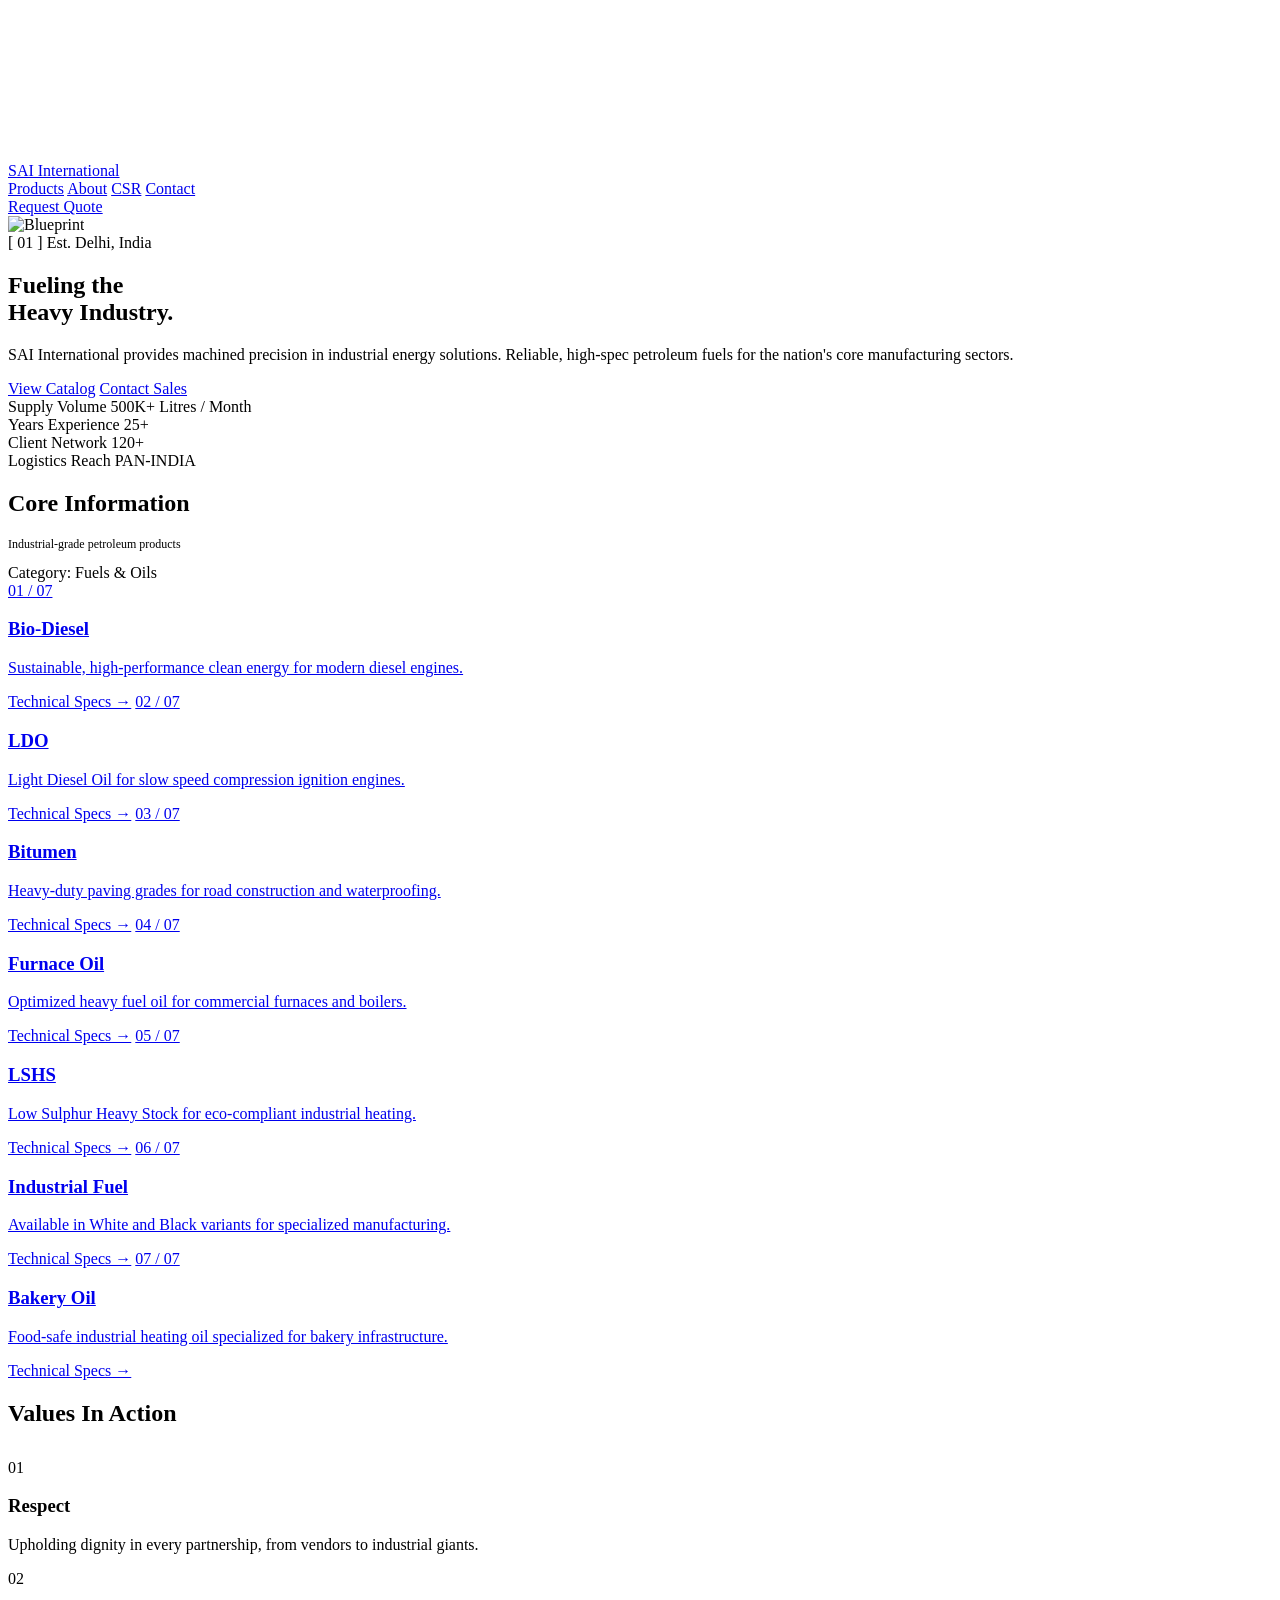
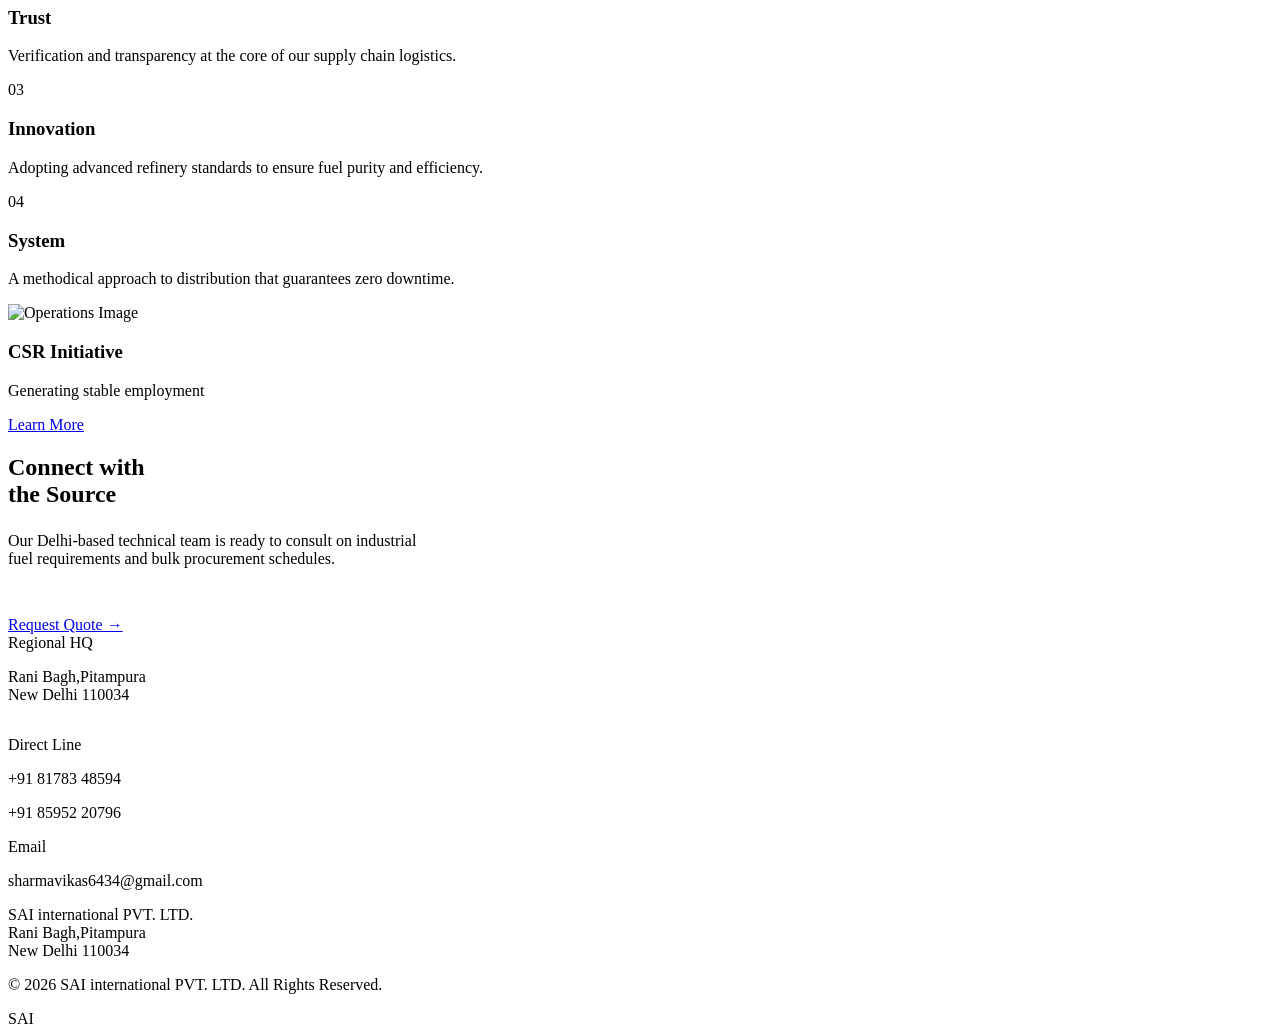
==== index.html @ 94c1fee8 "Add files via upload" ====
<!doctype html>
<html lang="en">
<head>
  <meta charset="utf-8" />
  <meta name="viewport" content="width=device-width,initial-scale=1" />
  <title>SAI international — Industrial Petroleum Supplier, Delhi</title>
  <meta name="description" content="Bulk supply of Bio-Diesel, LDO, Bitumen, Furnace Oil, LSHS and Industrial Fuel Oil for India's manufacturing and infrastructure sectors." />
  <meta property="og:title" content="SAI International — Industrial Petroleum Supplier" />
  <meta property="og:description" content="Reliable, high-spec petroleum fuels for the nation's core manufacturing sectors." />
  <link rel="preconnect" href="https://fonts.googleapis.com">
  <link rel="preconnect" href="https://fonts.gstatic.com" crossorigin>
  <link href="https://fonts.googleapis.com/css2?family=Inter:wght@400;500;700;800;900&family=JetBrains+Mono:wght@400;500;700&display=swap" rel="stylesheet">
  <link rel="stylesheet" href="css/styles.css" />
</head>
<body>

  <!-- VIDEO BACKGROUND -->
  <div id="video-bg">
    <video autoplay loop muted playsinline>
      <source src="saiinternationalbackground.mp4" type="video/mp4">
      <!-- Fallback if video doesn't load -->
      Your browser does not support the video tag.
    </video>
  </div>

  <!-- ALL WEBSITE CONTENT - sits on top of video background -->
  <div class="content-wrapper">

    <nav class="header">
      <a href="index.html" class="logo"><div class="logo-mark"></div><span class="logo-text">SAI International</span></a>
      <div class="nav-links">
        <a href="products.html">Products</a>
        <a href="about.html">About</a>
        <a href="csr.html">CSR</a>
        <a href="contact.html">Contact</a>
      </div>
      <a href="contact.html" class="cta-btn">Request Quote</a>
    </nav>

    <section class="hero">
      <div class="hero-bg"></div>
      <div class="hero-blueprint"><img src="assets/blueprint.jpg" alt="Blueprint" /></div>
      <div class="hero-content">
        <span class="eyebrow">[ 01 ] Est. Delhi, India</span>
        <h1 class="display">Fueling the<br /><span class="text-primary">Heavy Industry.</span></h1>
        <p class="lead">SAI International provides machined precision in industrial energy solutions. Reliable, high-spec petroleum fuels for the nation's core manufacturing sectors.</p>
        <div class="btn-row">
          <a href="products.html" class="btn-dark">View Catalog</a>
          <a href="contact.html" class="btn-outline">Contact Sales</a>
        </div>
      </div>
    </section>

    <div class="stats-wrapper">
  <div class="stats-track">

    <div class="stat">
      <span class="stat-label">Supply Volume</span>
      <span class="stat-value">500K+</span>
      <span class="stat-sub">Litres / Month</span>
    </div>

    <div class="stat">
      <span class="stat-label">Years Experience</span>
      <span class="stat-value">25+</span>
    </div>

    <div class="stat">
      <span class="stat-label">Client Network</span>
      <span class="stat-value">120+</span>
    </div>

    <div class="stat">
      <span class="stat-label">Logistics Reach</span>
      <span class="stat-value text-primary">PAN-INDIA</span>
    </div>

  </div>
</div>

    <section class="pad">
      <div class="section-head">
        <div>
          <h2 class="section">Core Information</h2>
          <p class="mono text-muted" style="font-size:12px;margin-top:8px">Industrial-grade petroleum products</p>
        </div>
        <span class="section-tag">Category: Fuels & Oils</span>
      </div>
      <div class="product-grid">
        <a href="products.html" class="product-card"><span class="idx">01 / 07</span><h3>Bio-Diesel</h3><p>Sustainable, high-performance clean energy for modern diesel engines.</p><div class="divider"></div><span class="more">Technical Specs →</span></a>
        <a href="products.html" class="product-card"><span class="idx">02 / 07</span><h3>LDO</h3><p>Light Diesel Oil for slow speed compression ignition engines.</p><div class="divider"></div><span class="more">Technical Specs →</span></a>
        <a href="products.html" class="product-card"><span class="idx">03 / 07</span><h3>Bitumen</h3><p>Heavy-duty paving grades for road construction and waterproofing.</p><div class="divider"></div><span class="more">Technical Specs →</span></a>
        <a href="products.html" class="product-card"><span class="idx">04 / 07</span><h3>Furnace Oil</h3><p>Optimized heavy fuel oil for commercial furnaces and boilers.</p><div class="divider"></div><span class="more">Technical Specs →</span></a>
        <a href="products.html" class="product-card"><span class="idx">05 / 07</span><h3>LSHS</h3><p>Low Sulphur Heavy Stock for eco-compliant industrial heating.</p><div class="divider"></div><span class="more">Technical Specs →</span></a>
        <a href="products.html" class="product-card"><span class="idx">06 / 07</span><h3>Industrial Fuel</h3><p>Available in White and Black variants for specialized manufacturing.</p><div class="divider"></div><span class="more">Technical Specs →</span></a>
        <a href="products.html" class="product-card"><span class="idx">07 / 07</span><h3>Bakery Oil</h3><p>Food-safe industrial heating oil specialized for bakery infrastructure.</p><div class="divider"></div><span class="more">Technical Specs →</span></a>
      </div>
    </section>

    <section class="values-block bg-fg">
      <div class="values-grid">
        <div>
          <h2 class="section" style="margin-bottom:32px">Values In Action</h2>
          <div class="value-item"><span class="value-num">01</span><div><h3>Respect</h3><p>Upholding dignity in every partnership, from vendors to industrial giants.</p></div></div>
          <div class="value-item"><span class="value-num">02</span><div><h3>Trust</h3><p>Verification and transparency at the core of our supply chain logistics.</p></div></div>
          <div class="value-item"><span class="value-num">03</span><div><h3>Innovation</h3><p>Adopting advanced refinery standards to ensure fuel purity and efficiency.</p></div></div>
          <div class="value-item"><span class="value-num">04</span><div><h3>System</h3><p>A methodical approach to distribution that guarantees zero downtime.</p></div></div>
        </div>
        <div class="values-img-wrap">
          <img src="assets/operations.jpg" alt="Operations Image" />
          <div class="csr-card">
            <h3>CSR Initiative</h3>
            <p>Generating stable employment </p>
            <a href="csr.html">Learn More</a>
          </div>
        </div>
      </div>
    </section>

    <section class="pad">
      <div class="contact-teaser">
        <div>
          <h2 class="section" style="margin-bottom:24px">Connect with<br />the Source</h2>
          <p class="text-muted" style="margin-bottom:48px;max-width:420px">Our Delhi-based technical team is ready to consult on industrial
             fuel requirements and bulk procurement schedules.</p>
          <a href="contact.html" class="btn-dark">Request Quote →</a>
        </div>
        <div>
          <div style="margin-bottom:32px">
            <span class="label-mini">Regional HQ</span>
            <p class="contact-line">Rani Bagh,Pitampura<br> New Delhi 110034</p>
          </div>
          <div class="contact-row">
            <div>
              <span class="label-mini">Direct Line</span>
              <p class="contact-line">+91 81783 48594</p>
              <p class="contact-line">+91 85952 20796</p>
            </div>
            <div>
              <span class="label-mini">Email</span>
              <p class="contact-line">sharmavikas6434@gmail.com</p>
            </div>
          </div>
        </div>
      </div>
    </section>

    <footer class="footer">
      <div class="footer-inner">
        <div>
          <div class="footer-mark"></div>
          <p class="footer-addr"> SAI international PVT. LTD.<br />Rani Bagh,Pitampura<br /> New Delhi 110034</p>
          <p class="footer-copy">&copy; <span id="yr"></span> SAI international PVT. LTD. All Rights Reserved.</p>
        </div>
        <div class="footer-mega">SAI</div>
      </div>
    </footer>

  </div>
  <script>document.getElementById('yr').textContent=new Date().getFullYear();</script>
<script src="js/main.js"></script> 
</body>
</html>
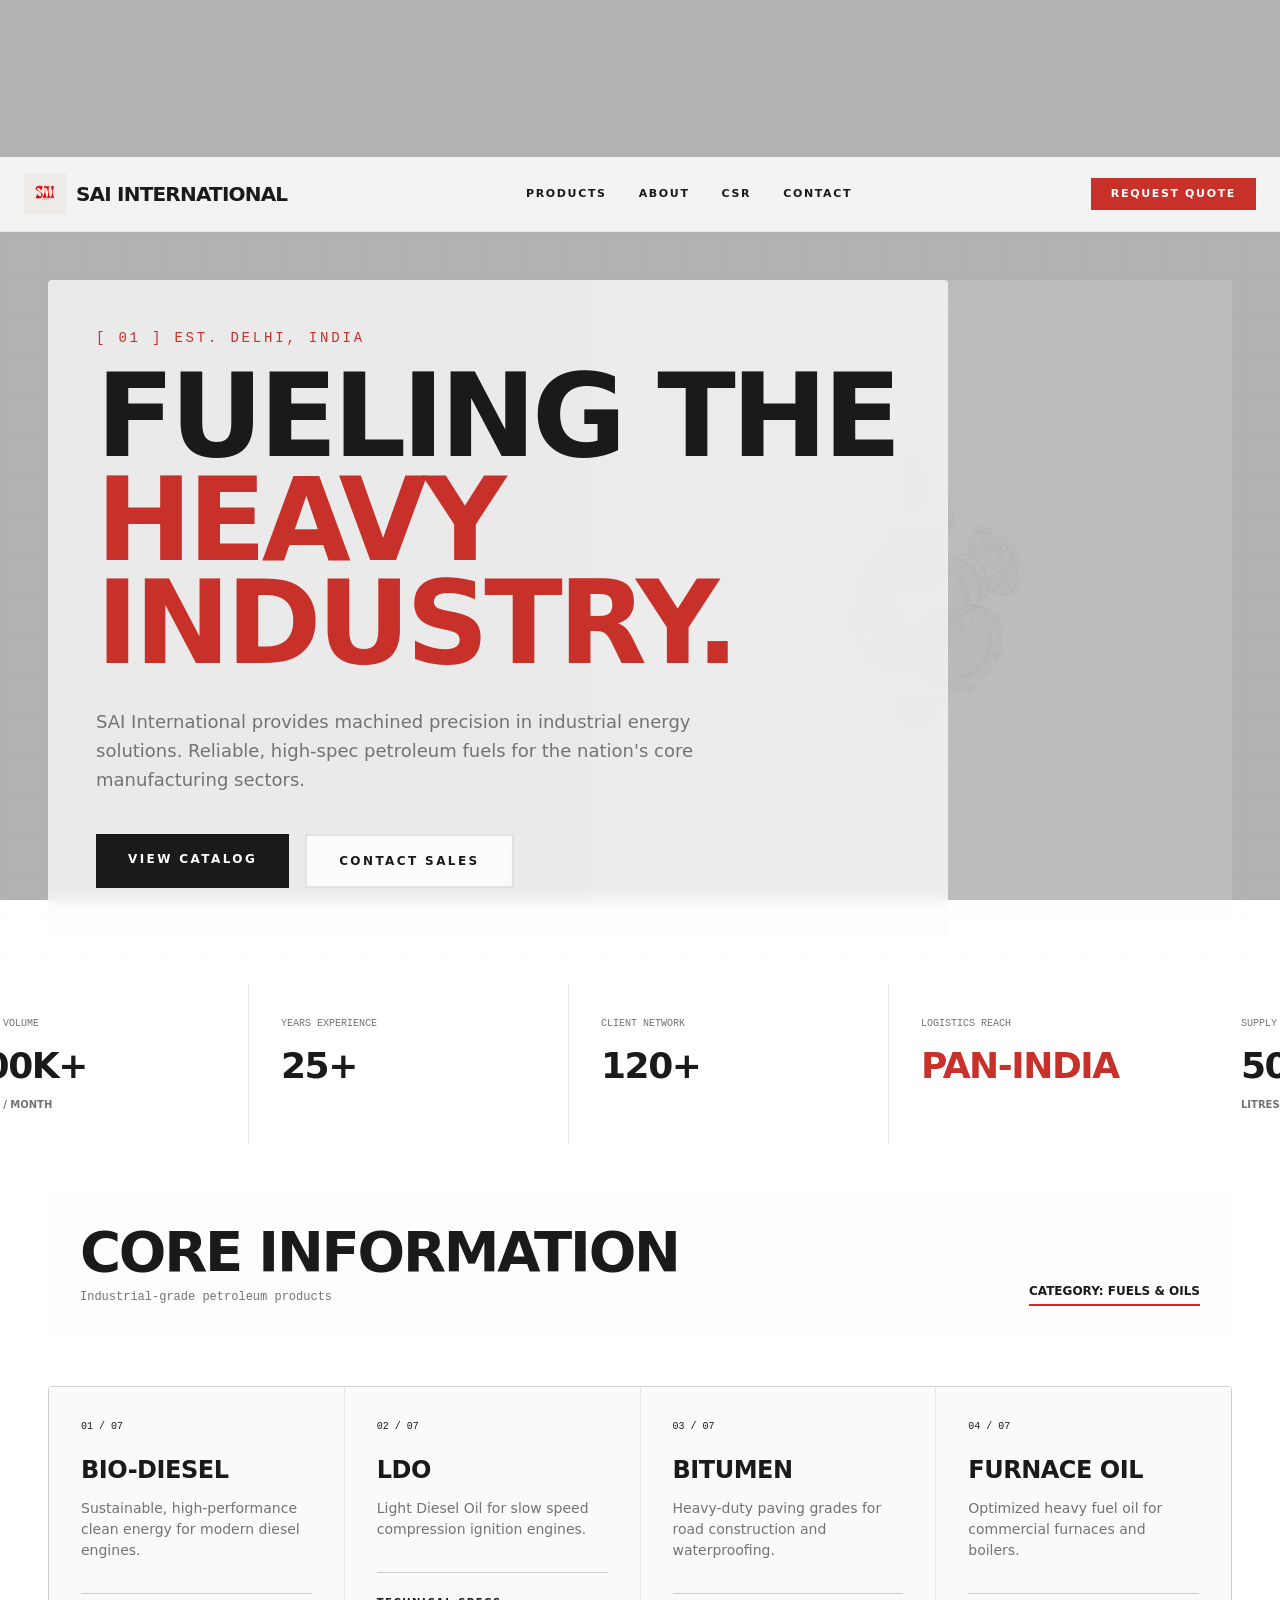
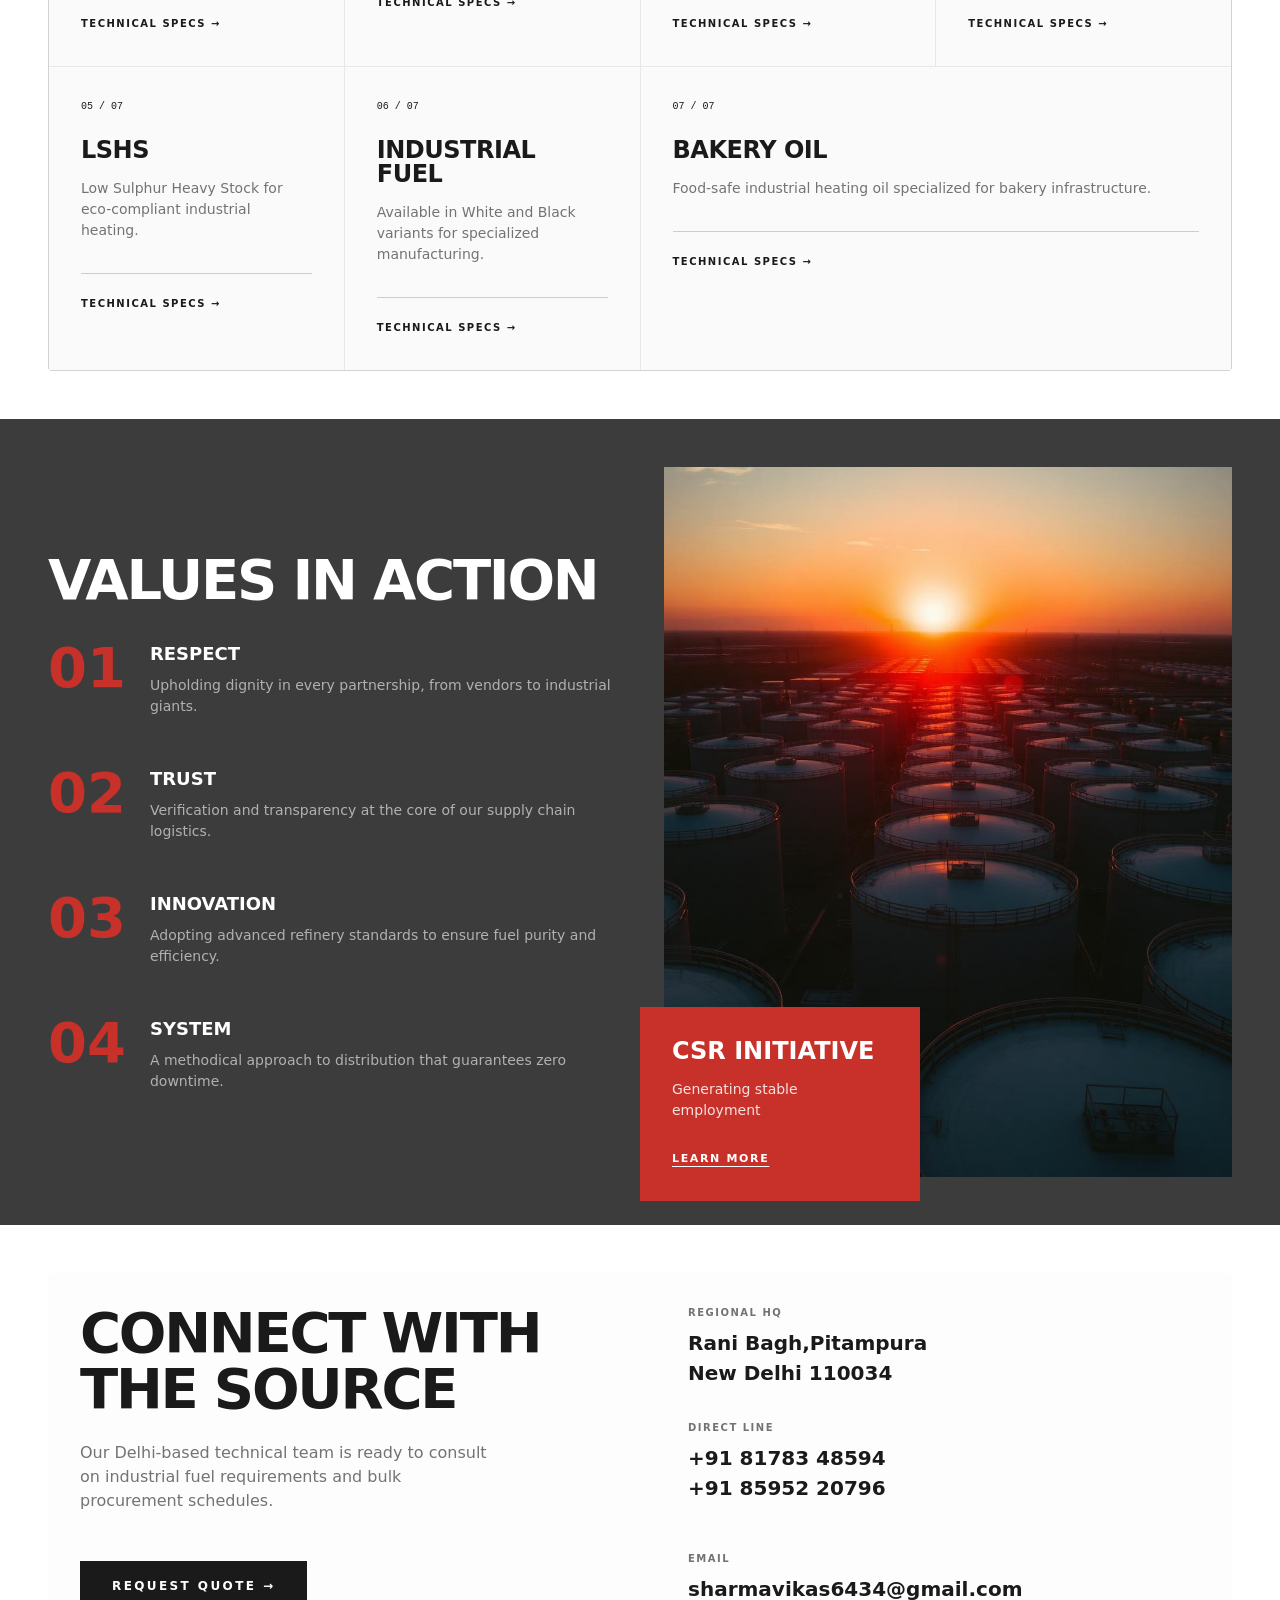
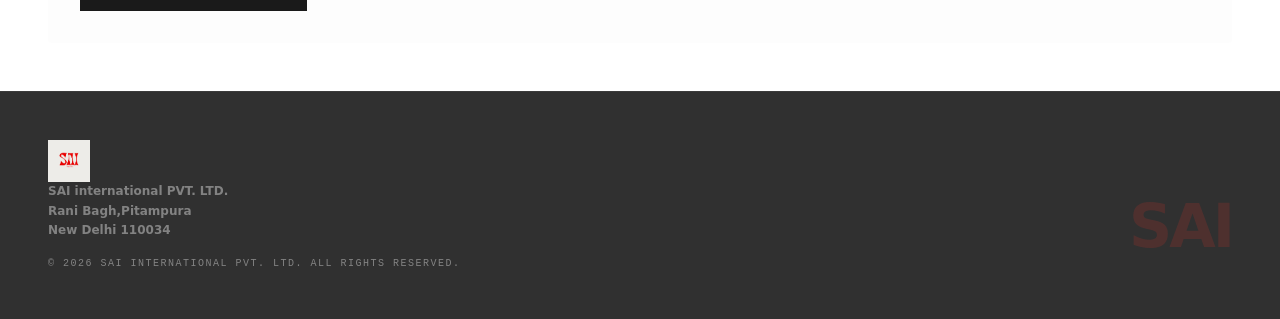
==== commit ec199072: "Add loading video element to index.html Added a loading video element to enhance user experience dur" ====
--- a/index.html
+++ b/index.html
@@ -13,6 +13,17 @@
   <link rel="stylesheet" href="css/styles.css" />
 </head>
 <body>
+
+  <div id="loader">
+    <video id="loaderVideo" autoplay muted playsinline>
+        <source src="assets/loading.mp4" type="video/mp4">
+    </video>
+</div>
+
+<!-- Website -->
+<div id="website">
+    <!-- Your whole website here -->
+
 
   <!-- VIDEO BACKGROUND -->
   <div id="video-bg">
@@ -157,7 +168,8 @@
     </footer>
 
   </div>
+</div>
   <script>document.getElementById('yr').textContent=new Date().getFullYear();</script>
 <script src="js/main.js"></script> 
 </body>
-</html>+</html>
--- a/css/styles.css
+++ b/css/styles.css
@@ -0,0 +1,718 @@
+    /*  Sai international Products — Industrial Annual Report */
+    :root{
+      --bg:#fcfcfc;
+      --fg:#1a1a1a;
+      --muted:#737373;
+      --primary:#c8312a;
+      --primary-fg:#ffffff;
+      --border:rgba(26,26,26,0.1);
+      --border-soft:rgba(26,26,26,0.05);
+    }
+    *{box-sizing:border-box;margin:0;padding:0;border-color:var(--border)}
+    html,body{background:transparent;color:var(--fg);font-family:'Inter',ui-sans-serif,system-ui,sans-serif;-webkit-font-smoothing:antialiased;line-height:1.5}
+    
+    /* VIDEO BACKGROUND - full page fixed */
+    #video-bg {
+      position: fixed;
+      top: 0;
+      left: 0;
+      width: 100vw;
+      height: 100vh;
+      z-index: 0;
+      overflow: hidden;
+      pointer-events: none;
+    }
+    #video-bg video {
+      position: absolute;
+      top: 50%;
+      left: 50%;
+      min-width: 100%;
+      min-height: 100%;
+      width: auto;
+      height: auto;
+      transform: translate(-50%, -50%);
+      object-fit: cover;
+    }
+    /* Dark overlay for better text readability */
+    #video-bg::after {
+      content: '';
+      position: absolute;
+      top: 0;
+      left: 0;
+      width: 100%;
+      height: 100%;
+      background: rgba(0, 0, 0, 0.3);
+      z-index: 1;
+    }
+    
+    /* All content sits above the background */
+    .content-wrapper {
+      position: relative;
+      z-index: 1;
+    }
+    
+    a{color:inherit;text-decoration:none}
+    img{max-width:100%;display:block}
+    ul{list-style:none}
+    button,input,select,textarea{font:inherit;color:inherit}
+
+    .mono{font-family:'JetBrains Mono',ui-monospace,monospace}
+    .container{max-width:1400px;margin:0 auto}
+    .text-primary{color:var(--primary)}
+    .text-muted{color:var(--muted)}
+    .text-white{color:#fff}
+    .bg-fg{background:var(--fg);color:#fff}
+    .bg-primary{background:var(--primary);color:var(--primary-fg)}
+
+    /* HEADER - with transparent background to show video */
+    .header{position:sticky;top:0;z-index:50;background:rgba(252,252,252,0.88);backdrop-filter:blur(12px);border-bottom:1px solid var(--border-soft);padding:16px 24px;display:flex;justify-content:space-between;align-items:center}
+    .logo{display:flex;align-items:center;gap:10px}
+    .logo-text{font-weight:800;letter-spacing:-0.04em;font-size:20px;text-transform:uppercase}
+    .nav-links{display:none;gap:32px;font-size:11px;font-weight:700;text-transform:uppercase;letter-spacing:0.15em}
+    .nav-links a{transition:color .15s}
+    .nav-links a:hover,.nav-links a.active{color:var(--primary)}
+    .cta-btn{background:var(--primary);color:#fff;padding:8px 20px;font-size:11px;font-weight:700;text-transform:uppercase;letter-spacing:0.15em;border:none;cursor:pointer}
+    .cta-btn:hover{filter:brightness(1.1)}
+    @media(min-width:768px){.nav-links{display:flex}}
+
+    /* TYPOGRAPHY */
+    h1.display{font-size:clamp(40px,9vw,120px);font-weight:800;letter-spacing:-0.04em;line-height:0.9;margin-bottom:32px;text-transform:uppercase}
+    h2.section{font-size:clamp(32px,5vw,56px);font-weight:800;letter-spacing:-0.04em;text-transform:uppercase;line-height:1}
+    .eyebrow{font-family:'JetBrains Mono',monospace;color:var(--primary);font-size:14px;font-weight:500;text-transform:uppercase;letter-spacing:0.2em;display:block;margin-bottom:16px}
+    .lead{max-width:600px;font-size:18px;color:var(--muted);line-height:1.6;margin-bottom:40px}
+
+    /* HERO - with semi-transparent bg for readability */
+    .hero{position:relative;min-height:80vh;padding:48px 24px;display:flex;flex-direction:column;justify-content:flex-end;overflow:hidden}
+    .hero-bg{position:absolute;inset:0;z-index:-1;background-image:linear-gradient(to right,var(--border) 1px,transparent 1px),linear-gradient(to bottom,var(--border) 1px,transparent 1px);background-size:40px 40px;opacity:.15}
+    .hero-blueprint{position:absolute;top:48px;right:48px;width:50%;aspect-ratio:1;opacity:.15;pointer-events:none;display:none}
+    .hero-blueprint img{width:100%;height:100%;object-fit:contain}
+    @media(min-width:768px){.hero-blueprint{display:block}.hero{padding:48px}}
+    .hero-content{max-width:900px;position:relative;animation:slide-up 600ms cubic-bezier(0.32,0.72,0,1) both;background:rgba(252,252,252,0.75);backdrop-filter:blur(8px);padding:48px;border-radius:4px}
+    .btn-row{display:flex;flex-wrap:wrap;gap:16px}
+    .btn-dark{background:var(--fg);color:#fff;padding:16px 32px;font-weight:700;text-transform:uppercase;font-size:12px;letter-spacing:0.2em;border:none;cursor:pointer;display:inline-block}
+    .btn-outline{border:2px solid var(--border);padding:16px 32px;font-weight:700;text-transform:uppercase;font-size:12px;letter-spacing:0.2em;cursor:pointer;display:inline-block;transition:border-color .2s;background:rgba(255,255,255,0.5);backdrop-filter:blur(4px)}
+    .btn-outline:hover{border-color:var(--primary)}
+    /* LOGO */
+
+.logo-mark{
+
+width:42px;
+
+height:42px;
+
+background-image:url("../assets/logo.png");
+
+background-size:contain;
+
+background-repeat:no-repeat;
+
+background-position:center;
+
+background-color:transparent;
+
+flex-shrink:0;
+}
+
+.stats-wrapper{
+  overflow:hidden;
+  width:100%;
+}
+
+.stats-track{
+  display:flex;
+  gap:0;              /* IMPORTANT */
+  width:max-content;
+}
+
+.stat{
+  flex:0 0 auto;      /* IMPORTANT */
+  min-width:320px;
+}
+
+
+    @keyframes slide-up{from{opacity:0;transform:translateY(20px)}to{opacity:1;transform:translateY(0)}}
+
+    /* STATS - with glass effect */
+    .stats{border-top:1px solid var(--border);border-bottom:1px solid var(--border);display:grid;grid-template-columns:repeat(2,1fr);background:rgba(252,252,252,0.8);backdrop-filter:blur(8px)}
+    @media(min-width:768px){.stats{grid-template-columns:repeat(4,1fr)}}
+    .stat{padding:32px;border-right:1px solid var(--border);border-bottom:1px solid var(--border)}
+    .stat:nth-child(2n){border-right:none}
+    @media(min-width:768px){.stat:nth-child(2n){border-right:1px solid var(--border)}.stat:nth-child(4n){border-right:none}.stat{border-bottom:none}}
+    .stat-label{font-family:'JetBrains Mono',monospace;font-size:10px;color:var(--muted);text-transform:uppercase;display:block;margin-bottom:8px}
+    .stat-value{font-size:36px;font-weight:800;letter-spacing:-0.04em}
+    .stat-sub{display:block;font-size:10px;font-weight:700;color:var(--muted);text-transform:uppercase;margin-top:4px}
+
+    /* SECTIONS */
+    section.pad{padding:48px 24px}
+    @media(min-width:768px){section.pad{padding:48px}}
+
+    .section-head{display:flex;justify-content:space-between;align-items:flex-end;margin-bottom:48px;flex-wrap:wrap;gap:16px}
+    .section-tag{font-size:12px;font-weight:700;text-transform:uppercase;border-bottom:2px solid var(--primary);padding-bottom:4px}
+
+    /* PRODUCT GRID (HOME) - with glass cards */
+    .product-grid{display:grid;grid-template-columns:1fr;gap:1px;background:var(--border);border:1px solid var(--border)}
+    @media(min-width:768px){.product-grid{grid-template-columns:repeat(3,1fr)}}
+    @media(min-width:1024px){.product-grid{grid-template-columns:repeat(4,1fr)}.product-card:last-child{grid-column:span 2}}
+    .product-card{background:rgba(252,252,252,0.85);backdrop-filter:blur(4px);padding:32px;transition:all .3s;display:block;cursor:pointer}
+    .product-card:hover{background:var(--primary);color:#fff}
+    .product-card .idx{font-family:'JetBrains Mono',monospace;font-size:10px;margin-bottom:24px;display:block}
+    .product-card h3{font-size:24px;font-weight:700;margin-bottom:16px;text-transform:uppercase;letter-spacing:-0.02em;line-height:1}
+    .product-card p{font-size:14px;opacity:.6;margin-bottom:32px}
+    .product-card .divider{width:100%;height:1px;background:currentColor;opacity:.2;margin-bottom:16px}
+    .product-card .more{font-size:10px;font-weight:700;text-transform:uppercase;letter-spacing:0.15em}
+
+    /* VALUES BLOCK (dark) - slightly transparent to show video behind */
+    .values-block{padding:48px 24px;overflow:hidden;background:rgba(26,26,26,0.85);backdrop-filter:blur(8px)}
+    @media(min-width:768px){.values-block{padding:48px}}
+    .values-grid{display:grid;grid-template-columns:1fr;gap:48px;align-items:center}
+    @media(min-width:1024px){.values-grid{grid-template-columns:1fr 1fr}}
+    .value-item{display:flex;gap:24px;margin-bottom:48px}
+    .value-item:last-child{margin-bottom:0}
+    .value-num{color:var(--primary);font-size:36px;font-weight:900;line-height:1}
+    .value-item h3{font-size:18px;font-weight:700;text-transform:uppercase;margin-bottom:8px}
+    .value-item p{color:rgba(255,255,255,.6);font-size:14px}
+    .values-img-wrap{position:relative}
+    .values-img-wrap img{width:100%;aspect-ratio:4/5;object-fit:cover}
+    .csr-card{position:absolute;bottom:-24px;left:-24px;background:var(--primary);padding:32px;max-width:280px}
+    .csr-card h3{font-size:24px;font-weight:900;text-transform:uppercase;line-height:1;margin-bottom:16px}
+    .csr-card p{font-size:14px;color:rgba(255,255,255,.85);margin-bottom:24px}
+    .csr-card a{font-size:11px;font-weight:700;text-decoration:underline;text-underline-offset:4px;text-transform:uppercase;letter-spacing:0.15em}
+
+    /* CONTACT TEASER - glass effect */
+    .contact-teaser{display:grid;grid-template-columns:1fr;gap:48px;align-items:start;background:rgba(252,252,252,0.7);backdrop-filter:blur(8px);padding:48px;border-radius:4px}
+    @media(min-width:1024px){.contact-teaser{grid-template-columns:1fr 1fr;gap:96px}}
+    .label-mini{font-size:10px;font-weight:700;text-transform:uppercase;letter-spacing:0.15em;color:var(--muted);margin-bottom:8px;display:block}
+    .contact-line{font-size:20px;font-weight:700}
+    .contact-row{display:flex;flex-wrap:wrap;gap:48px}
+
+    /* FOOTER - with glass */
+    .footer{background:rgba(26,26,26,0.9);backdrop-filter:blur(8px);color:rgba(255,255,255,.4);padding:48px;border-top:1px solid rgba(255,255,255,.05)}
+    .footer-inner{display:flex;flex-direction:column;justify-content:space-between;align-items:flex-start;gap:48px}
+    @media(min-width:768px){.footer-inner{flex-direction:row;align-items:flex-end}}
+    .footer-mark{
+      width: 42px;
+      height: 42px;
+      background-image:url("../assets/logo.png");
+
+      background-size:contain;
+
+      background-repeat:no-repeat;
+
+      background-position:center;
+
+      background-color:transparent;
+
+      flex-shrink:0;
+}
+    .footer-addr{max-width:300px;font-size:12px;font-weight:700;line-height:1.6;margin-bottom:16px}
+    .footer-copy{font-family:'JetBrains Mono',monospace;font-size:10px;text-transform:uppercase;letter-spacing:0.15em}
+    .footer-mega{color:var(--primary);font-size:60px;font-weight:900;letter-spacing:-0.05em;opacity:.2;display:none}
+    @media(min-width:768px){.footer-mega{display:block}}
+
+    /* Make sections blend nicely with the video background */
+    section.pad .section-head,
+    section.pad .product-grid,
+    .contact-teaser {
+      background: rgba(252,252,252,0.75);
+      backdrop-filter: blur(8px);
+      padding: 32px;
+      border-radius: 4px;
+    }
+    section.pad .product-grid {
+      padding: 0;
+      backdrop-filter: none;
+      background: var(--border);
+    }
+    section.pad .product-card {
+      background: rgba(252,252,252,0.9);
+    }
+    section.pad .product-card:hover {
+      background: var(--primary);
+    }
+    .hero-content {
+      background: rgba(252,252,252,0.75);
+      backdrop-filter: blur(8px);
+      padding: 48px;
+      border-radius: 4px;
+    }
+
+  /* PRODUCTS PAGE BANNER */
+
+.page-banner{
+position:relative;
+
+padding:120px 24px 80px;
+
+background:rgba(252,252,252,.75);
+backdrop-filter:blur(10px);
+
+display:flex;
+flex-direction:column;
+justify-content:center;
+
+min-height:55vh;
+
+border-bottom:1px solid var(--border);
+}
+
+@media(min-width:768px){
+.page-banner{
+padding:140px 48px 100px;
+}
+}
+
+.page-banner .banner{
+font-size:clamp(48px,8vw,110px);
+font-weight:900;
+
+line-height:.92;
+
+letter-spacing:-0.05em;
+
+max-width:900px;
+
+margin-bottom:28px;
+}
+
+.page-banner .lead{
+max-width:760px;
+
+font-size:18px;
+
+line-height:1.8;
+
+color:var(--muted);
+}
+
+.page-banner .eyebrow{
+margin-bottom:20px;
+}
+  /* PRODUCTS PAGE */
+
+#catalog{
+padding:48px 24px;
+}
+
+.product-row{
+display:grid;
+grid-template-columns:140px 1.5fr 1fr;
+gap:48px;
+padding:48px;
+margin-bottom:1px;
+
+background:rgba(252,252,252,.82);
+backdrop-filter:blur(8px);
+}
+
+@media(max-width:900px){
+.product-row{
+grid-template-columns:1fr;
+}
+}
+
+.ref{
+display:block;
+font-size:10px;
+text-transform:uppercase;
+color:var(--muted);
+}
+
+.ref-num{
+font-size:52px;
+font-weight:900;
+color:var(--primary);
+}
+
+.product-row h2{
+font-size:42px;
+margin-bottom:16px;
+}
+
+.desc{
+line-height:1.8;
+color:var(--muted);
+}
+
+.applications{
+display:flex;
+flex-direction:column;
+gap:12px;
+}
+
+.applications li{
+display:flex;
+gap:12px;
+}
+
+.arrow{
+color:var(--primary);
+}
+
+.quote-link{
+display:inline-block;
+margin-top:32px;
+font-weight:700;
+}
+
+.quote-link:hover{
+color:var(--primary);
+}
+
+/* ABOUT PAGE */
+
+.page-banner{
+padding:80px 24px;
+background:rgba(252,252,252,.75);
+backdrop-filter:blur(8px);
+}
+
+.banner{
+font-size:clamp(40px,7vw,90px);
+font-weight:900;
+line-height:0.95;
+margin-bottom:24px;
+}
+
+.mv-grid{
+display:grid;
+grid-template-columns:1fr;
+gap:1px;
+background:var(--border);
+}
+
+@media(min-width:900px){
+.mv-grid{
+grid-template-columns:1fr 1fr;
+}
+}
+
+.mv-cell{
+padding:48px;
+background:rgba(252,252,252,.85);
+backdrop-filter:blur(8px);
+}
+
+.mv-cell p{
+font-size:18px;
+line-height:1.8;
+color:var(--fg);
+}
+
+.values-dark{
+padding:72px 24px;
+}
+
+.values-list{
+display:grid;
+grid-template-columns:1fr;
+gap:40px;
+}
+
+@media(min-width:900px){
+.values-list{
+grid-template-columns:repeat(2,1fr);
+}
+}
+
+.values-list > div{
+padding:32px;
+border:1px solid rgba(255,255,255,.08);
+}
+
+.values-list p{
+line-height:1.7;
+}
+
+/* CONTACT PAGE */
+
+/* CONTACT LAYOUT */
+
+.contact-grid{
+
+padding:120px 24px 80px;
+
+display:grid;
+
+grid-template-columns:1fr;
+
+gap:48px;
+
+position:relative;
+
+z-index:2;
+}
+
+@media(min-width:1024px){
+
+.contact-grid{
+
+grid-template-columns:1fr 1fr;
+
+padding:140px 48px 100px;
+}
+}
+
+/* BOTH SIDES GET GLASS STYLE */
+
+.contact-grid > div{
+
+background:rgba(252,252,252,.78);
+
+backdrop-filter:blur(10px);
+
+padding:48px;
+
+border-radius:8px;
+}
+
+/* FORM */
+
+.form-wrap{
+
+background:transparent;
+
+padding:0;
+}
+
+.form-inner h2{
+
+font-size:32px;
+
+margin-bottom:32px;
+}
+
+.form-row{
+
+display:grid;
+
+grid-template-columns:1fr;
+
+gap:16px;
+
+margin-bottom:16px;
+}
+
+@media(min-width:768px){
+
+.form-row{
+
+grid-template-columns:1fr 1fr;
+}
+}
+
+.form-group{
+
+margin-bottom:20px;
+}
+
+.form-group label{
+
+display:block;
+
+margin-bottom:8px;
+
+font-size:12px;
+
+font-weight:700;
+
+text-transform:uppercase;
+}
+
+.form-group input,
+.form-group select,
+.form-group textarea{
+
+width:100%;
+
+padding:16px;
+
+background:white;
+
+border:1px solid var(--border);
+
+outline:none;
+}
+
+.form-group input:focus,
+.form-group select:focus,
+.form-group textarea:focus{
+
+border-color:var(--primary);
+}
+
+.form-submit{
+
+width:100%;
+
+padding:18px;
+
+background:var(--primary);
+
+color:white;
+
+border:none;
+
+font-weight:700;
+
+cursor:pointer;
+}
+/* CSR PAGE */
+
+.page-banner{
+padding:80px 24px;
+background:rgba(252,252,252,.75);
+backdrop-filter:blur(8px);
+}
+
+.banner{
+font-size:clamp(48px,8vw,100px);
+font-weight:900;
+line-height:0.9;
+margin-bottom:24px;
+}
+
+.csr-stats{
+display:grid;
+grid-template-columns:repeat(auto-fit,minmax(260px,1fr));
+gap:1px;
+background:var(--border);
+}
+
+.csr-stat{
+padding:40px;
+background:rgba(252,252,252,.85);
+}
+
+.csr-stat .n{
+font-size:60px;
+font-weight:900;
+color:var(--primary);
+display:block;
+margin-bottom:16px;
+}
+
+.csr-block{
+padding:64px 24px;
+}
+
+.csr-grid{
+display:grid;
+grid-template-columns:1fr;
+gap:48px;
+align-items:center;
+}
+
+@media(min-width:1024px){
+.csr-grid{
+grid-template-columns:1fr 1fr;
+}
+}
+
+.csr-grid img{
+width:100%;
+border-radius:8px;
+}
+
+.csr-item{
+margin-bottom:32px;
+}
+
+.csr-item h3{
+margin-bottom:12px;
+font-size:24px;
+}
+
+.csr-item p{
+opacity:.8;
+}
+
+/* ABOUT — VALUES SECTION */
+
+.values-dark{
+padding:80px 24px;
+
+background:rgba(26,26,26,.88);
+
+backdrop-filter:blur(10px);
+
+overflow:hidden;
+}
+
+@media(min-width:768px){
+.values-dark{
+padding:100px 48px;
+}
+}
+
+.values-list{
+display:grid;
+
+grid-template-columns:1fr;
+
+gap:24px;
+}
+
+@media(min-width:900px){
+.values-list{
+grid-template-columns:repeat(2,1fr);
+}
+}
+
+.values-list > div{
+
+padding:36px;
+
+background:rgba(255,255,255,.03);
+
+border:1px solid rgba(255,255,255,.08);
+
+transition:.3s ease;
+}
+
+.values-list > div:hover{
+
+transform:translateY(-4px);
+
+border-color:var(--primary);
+
+background:rgba(255,255,255,.06);
+}
+
+.values-list h3{
+
+font-size:22px;
+
+font-weight:800;
+
+margin-bottom:14px;
+
+color:#fff;
+}
+
+.values-list p{
+
+font-size:15px;
+
+line-height:1.8;
+
+color:rgba(255,255,255,.68);
+}
+
+.values-dark .section{
+margin-bottom:56px;
+}
+
+.value-num{
+
+display:block;
+
+font-size:56px;
+
+font-weight:900;
+
+color:var(--primary);
+
+margin-bottom:18px;
+
+line-height:1;
+}
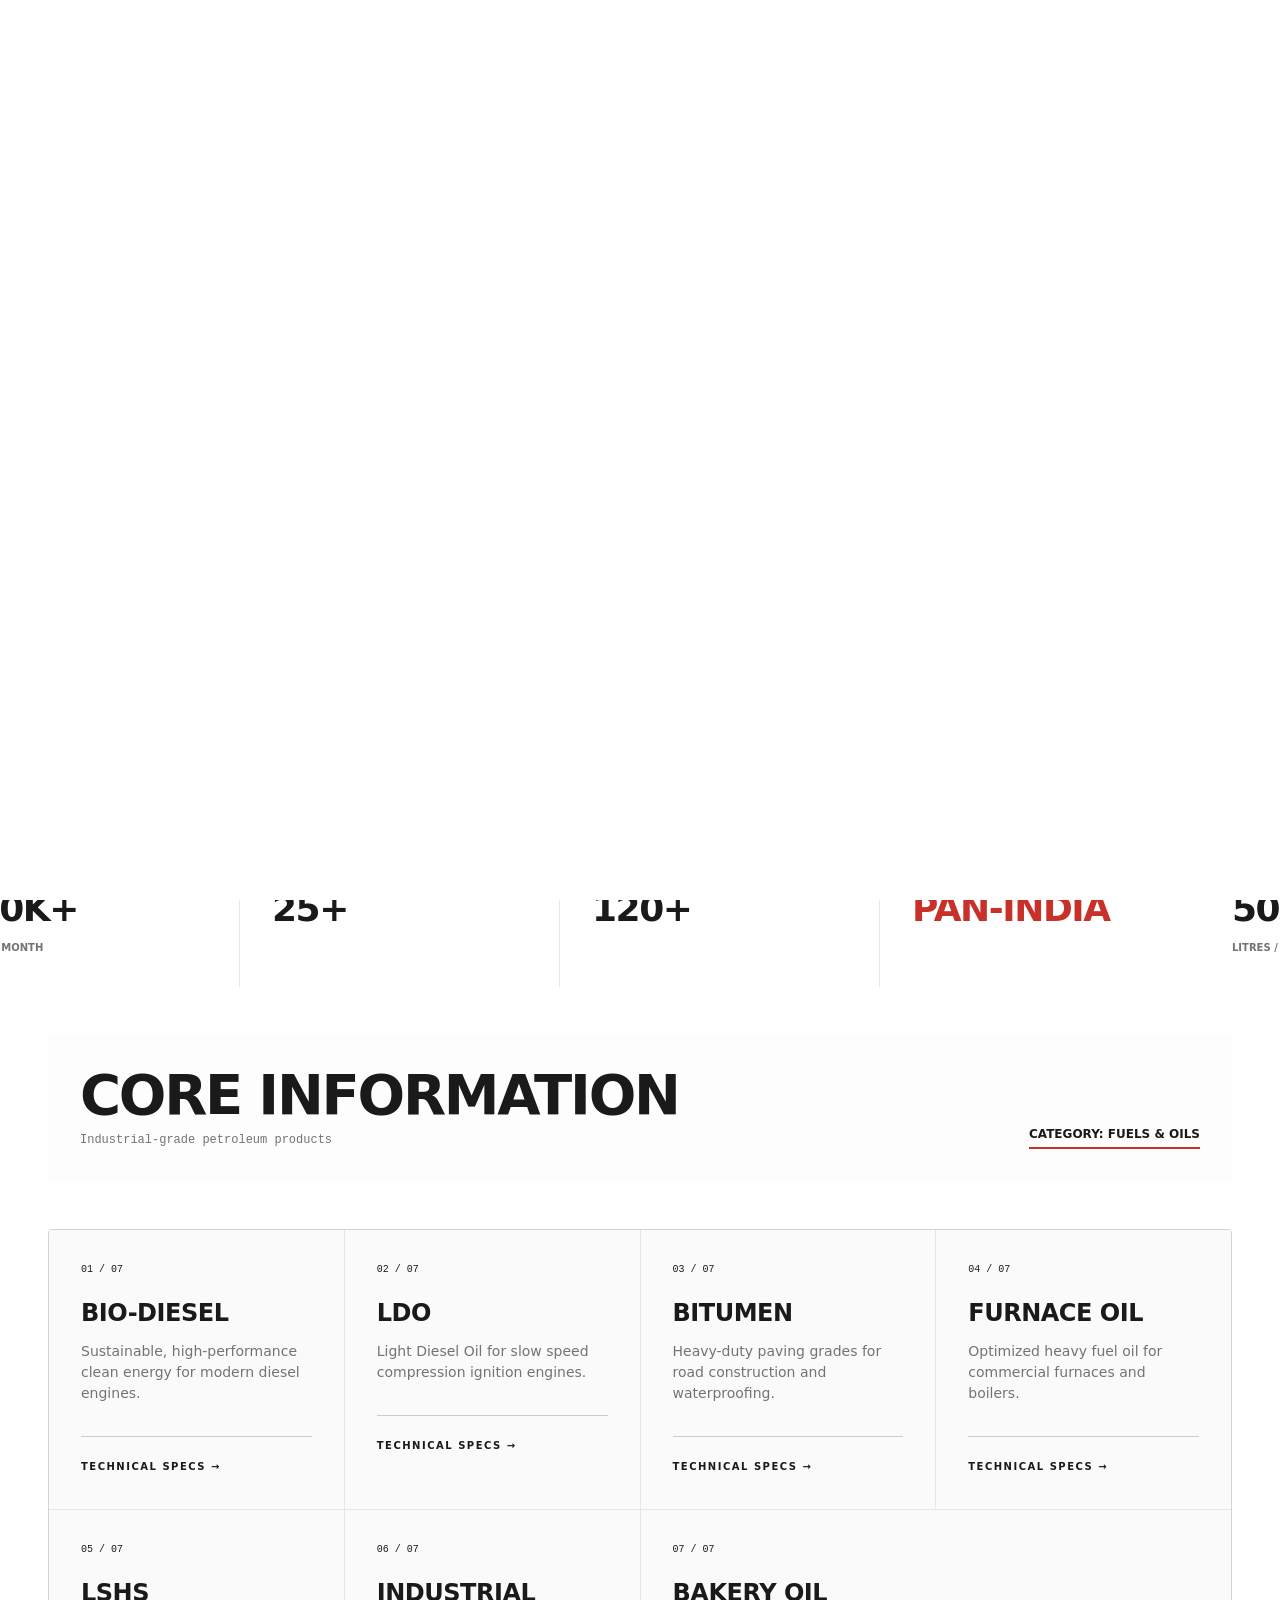
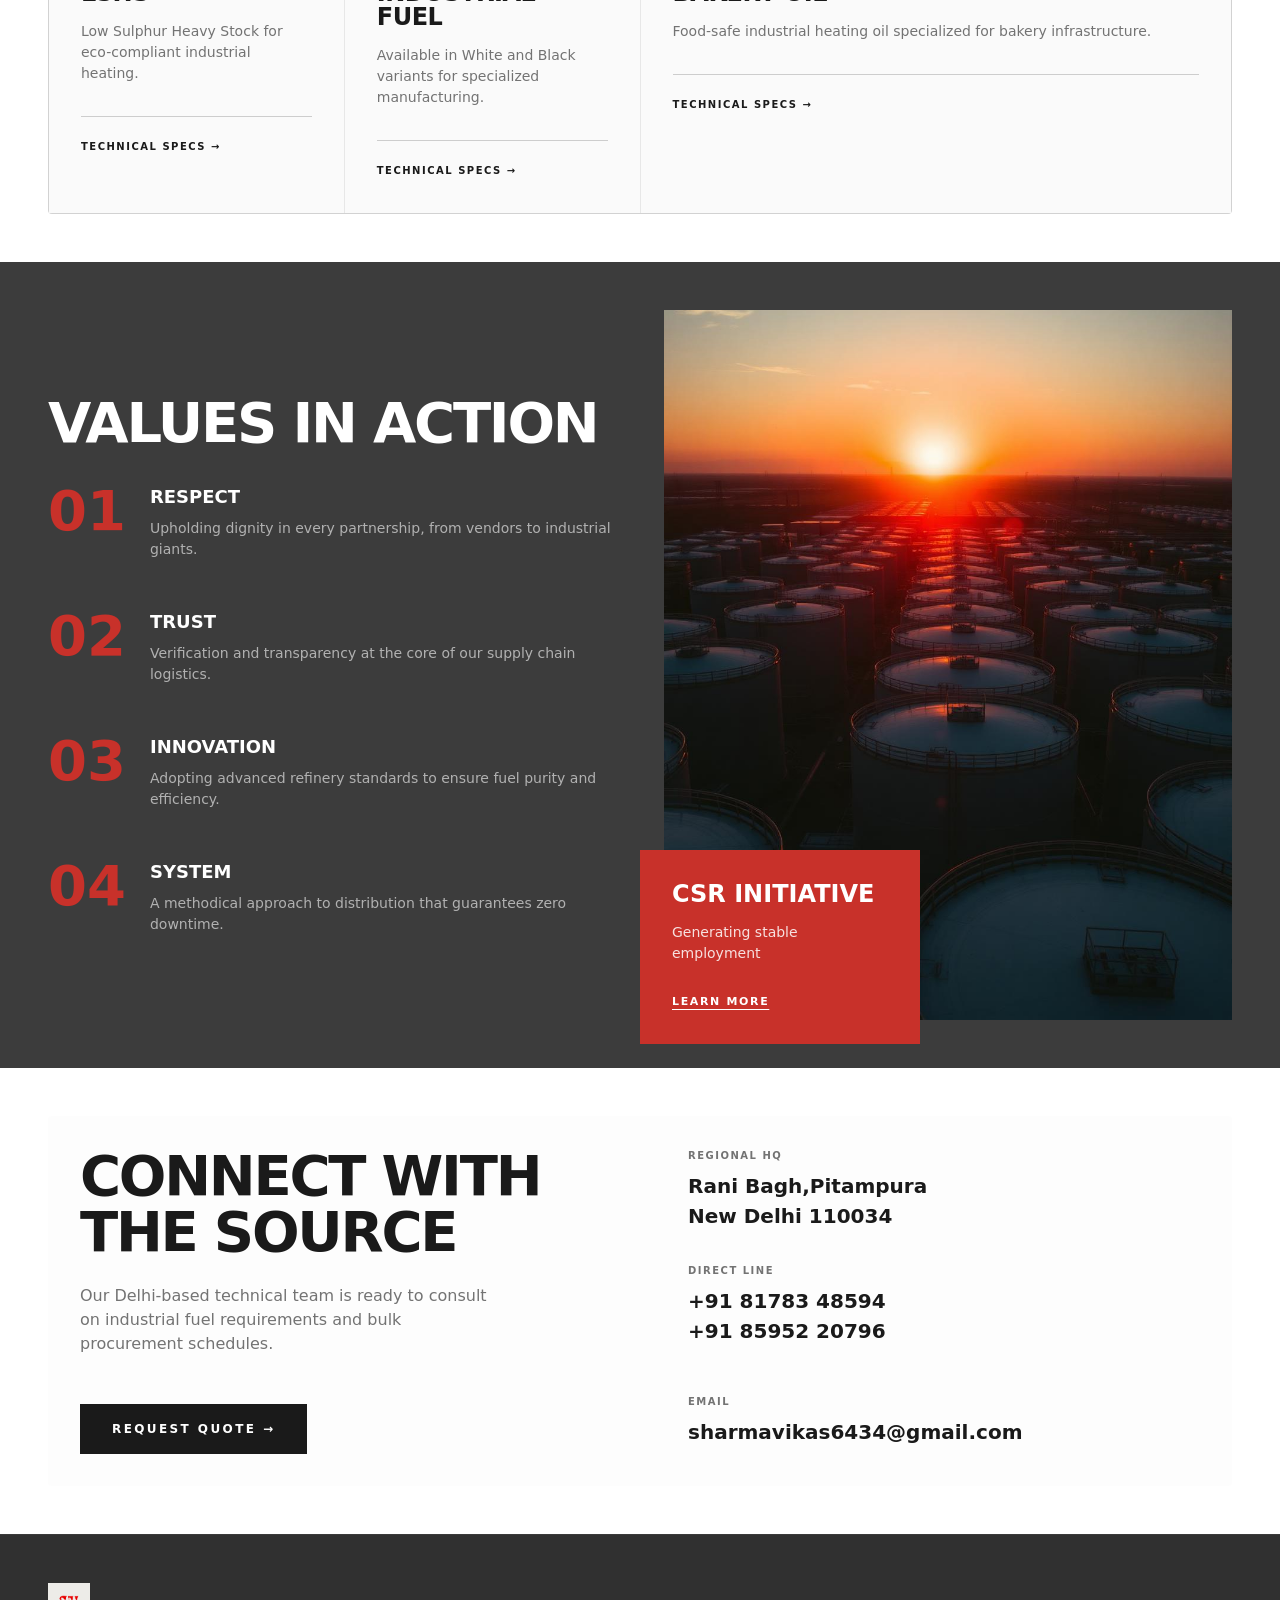
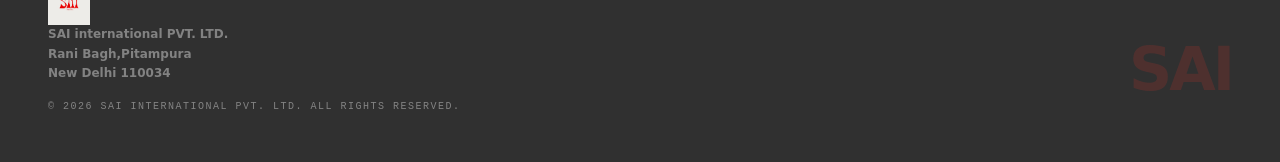
==== commit 2cd1568f: "Update video source in loader to contact.mp4" ====
--- a/index.html
+++ b/index.html
@@ -16,7 +16,7 @@
 
   <div id="loader">
     <video id="loaderVideo" autoplay muted playsinline>
-        <source src="assets/loading.mp4" type="video/mp4">
+        <source src="assets/contact.mp4" type="video/mp4">
     </video>
 </div>
 
--- a/css/styles.css
+++ b/css/styles.css
@@ -715,4 +715,101 @@
 margin-bottom:18px;
 
 line-height:1;
-}+}
+/* Loader */
+#loader{
+    position:fixed;
+    inset:0;
+    width:100vw;
+    height:100vh;
+    background:#ffffff;
+    display:flex;
+    justify-content:center;
+    align-items:center;
+    z-index:999999;
+    overflow:hidden;
+    transition:opacity .8s ease, visibility .8s ease;
+}
+
+/* Video */
+
+#loader video{
+    width:100%;
+    height:100%;
+    object-fit:cover;
+    object-position:center center;
+}
+
+/* Hide Loader */
+
+#loader.hide{
+    opacity:0;
+    visibility:hidden;
+    pointer-events:none;
+}
+
+/* Prevent scrolling while loading */
+
+body.loading{
+    overflow:hidden;
+}
+
+/* iPhone Safe Area */
+
+@supports (padding:max(0px)){
+    #loader{
+        padding:
+            env(safe-area-inset-top)
+            env(safe-area-inset-right)
+            env(safe-area-inset-bottom)
+            env(safe-area-inset-left);
+    }
+}
+
+/* Large Desktop */
+
+@media (min-width:1400px){
+
+    #loader video{
+        object-fit:cover;
+    }
+
+}
+
+/* Tablet */
+
+@media (max-width:992px){
+
+    #loader video{
+        object-fit:cover;
+    }
+
+}
+
+/* Mobile */
+
+@media (max-width:768px){
+
+    #loader{
+        background:#fff;
+    }
+
+    #loader video{
+        width:100%;
+        height:100%;
+        object-fit:cover;
+        object-position:center;
+    }
+
+}
+
+/* Small Phones */
+
+@media (max-width:480px){
+
+    #loader video{
+        object-fit:cover;
+        object-position:center;
+    }
+
+}
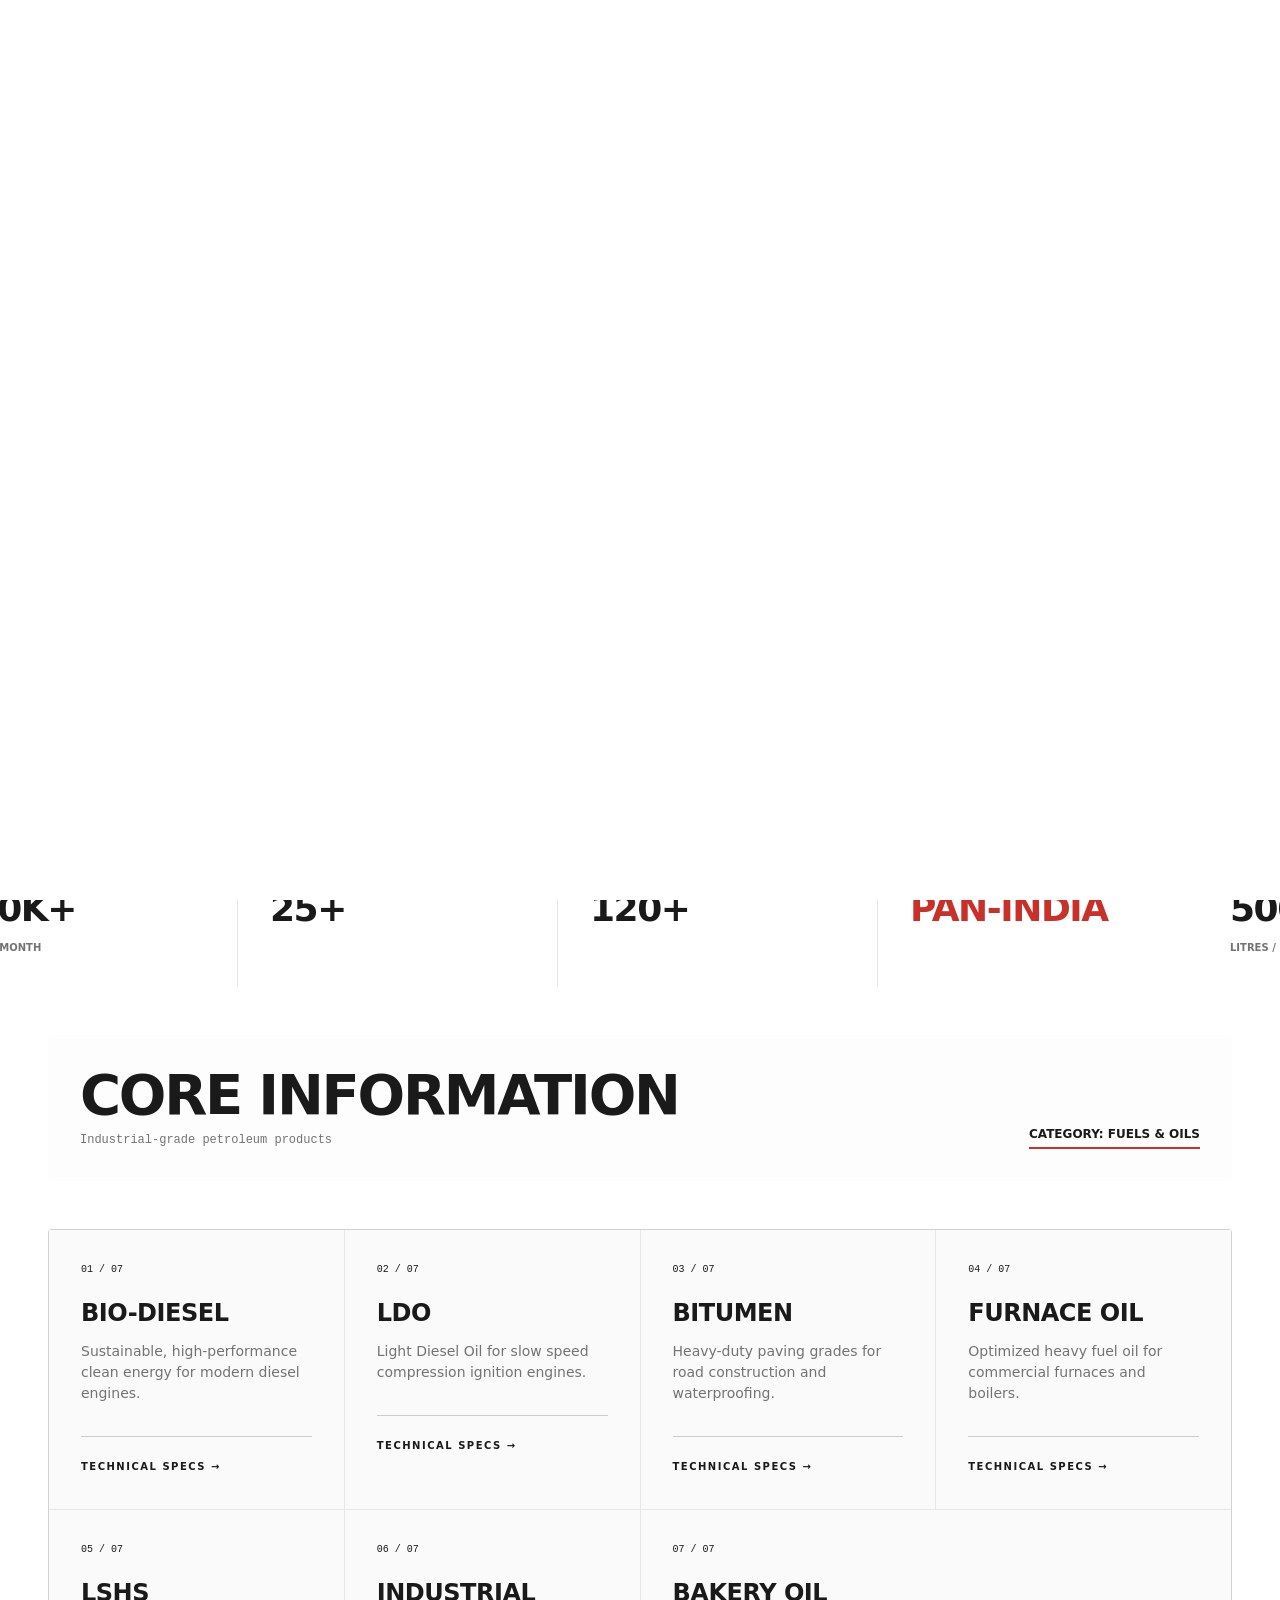
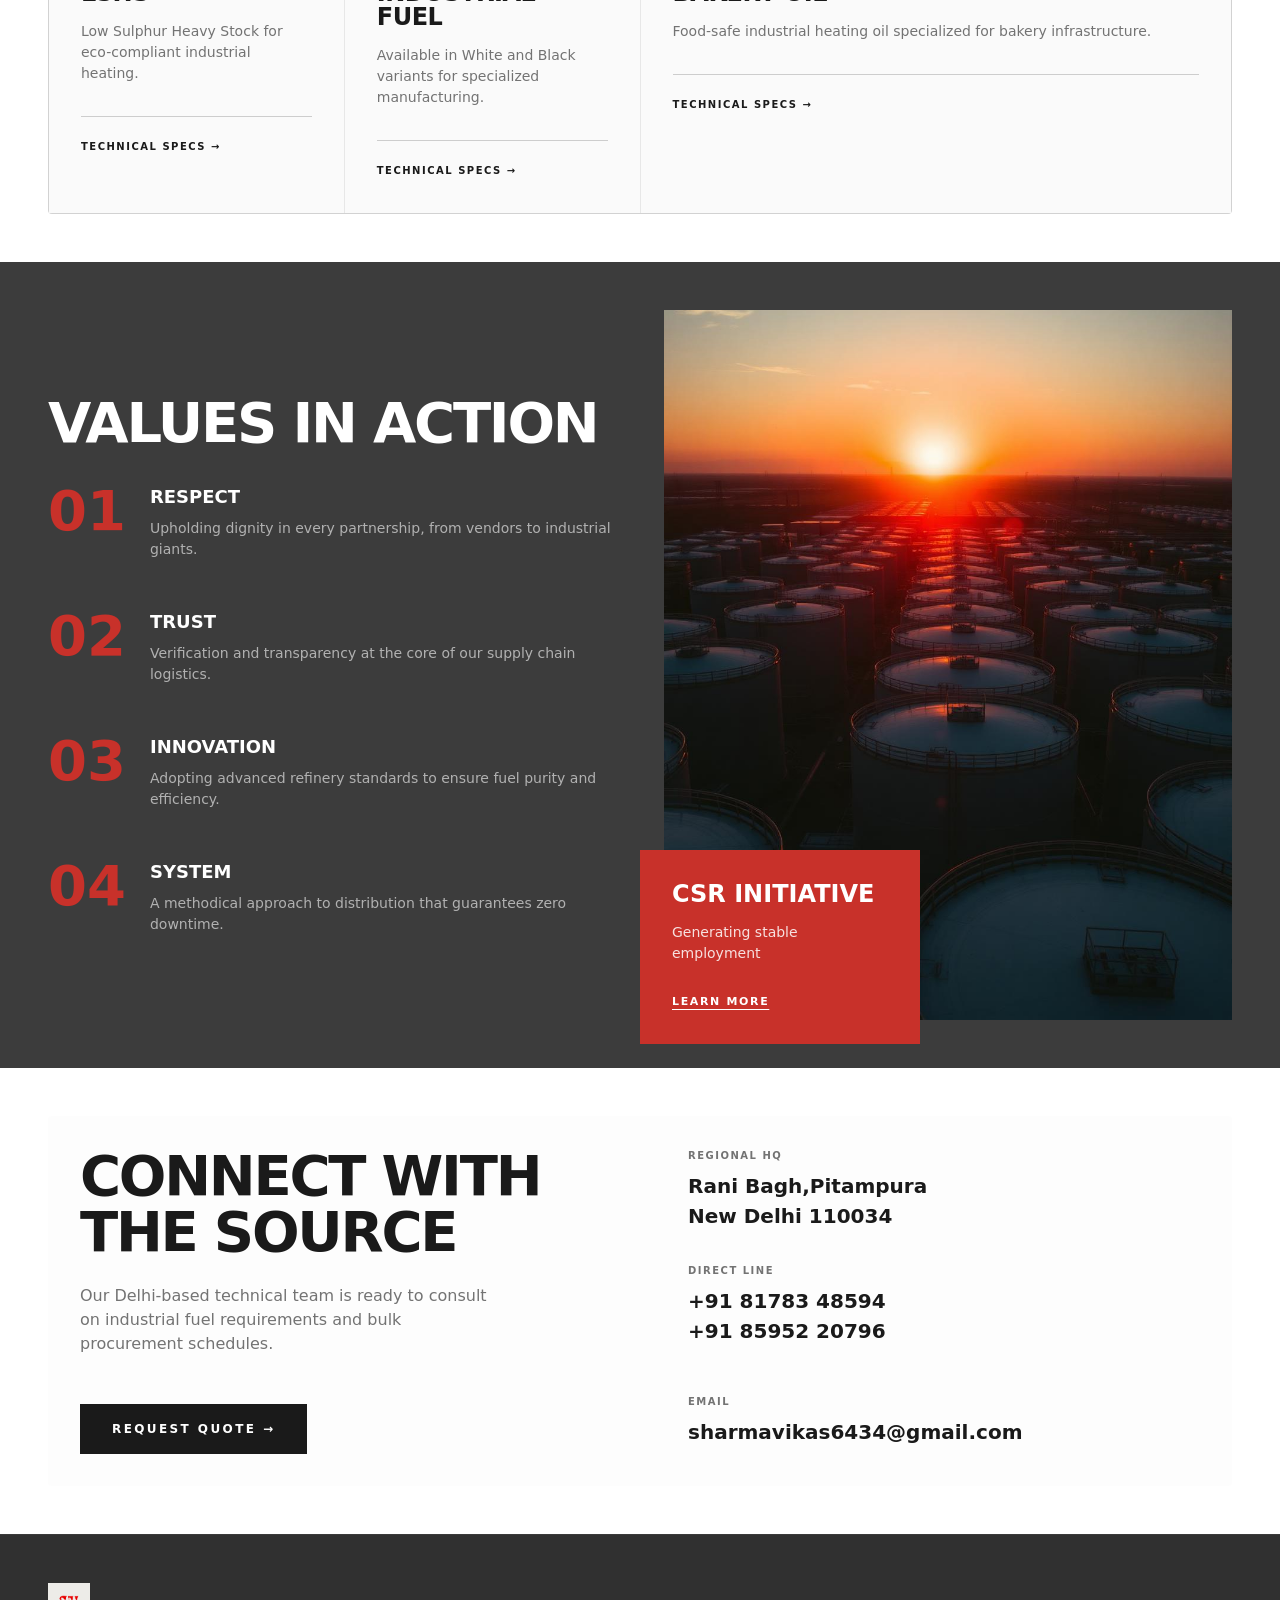
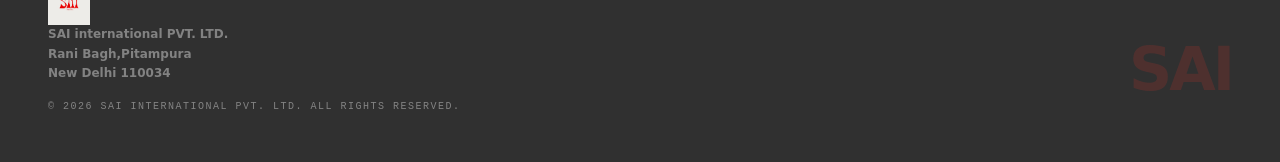
==== commit 2b6d9de0: "Update index.html" ====
--- a/index.html
+++ b/index.html
@@ -16,7 +16,7 @@
 
   <div id="loader">
     <video id="loaderVideo" autoplay muted playsinline>
-        <source src="assets/contact.mp4" type="video/mp4">
+        <source src="assets/Loading.mp4" type="video/mp4">
     </video>
 </div>
 
